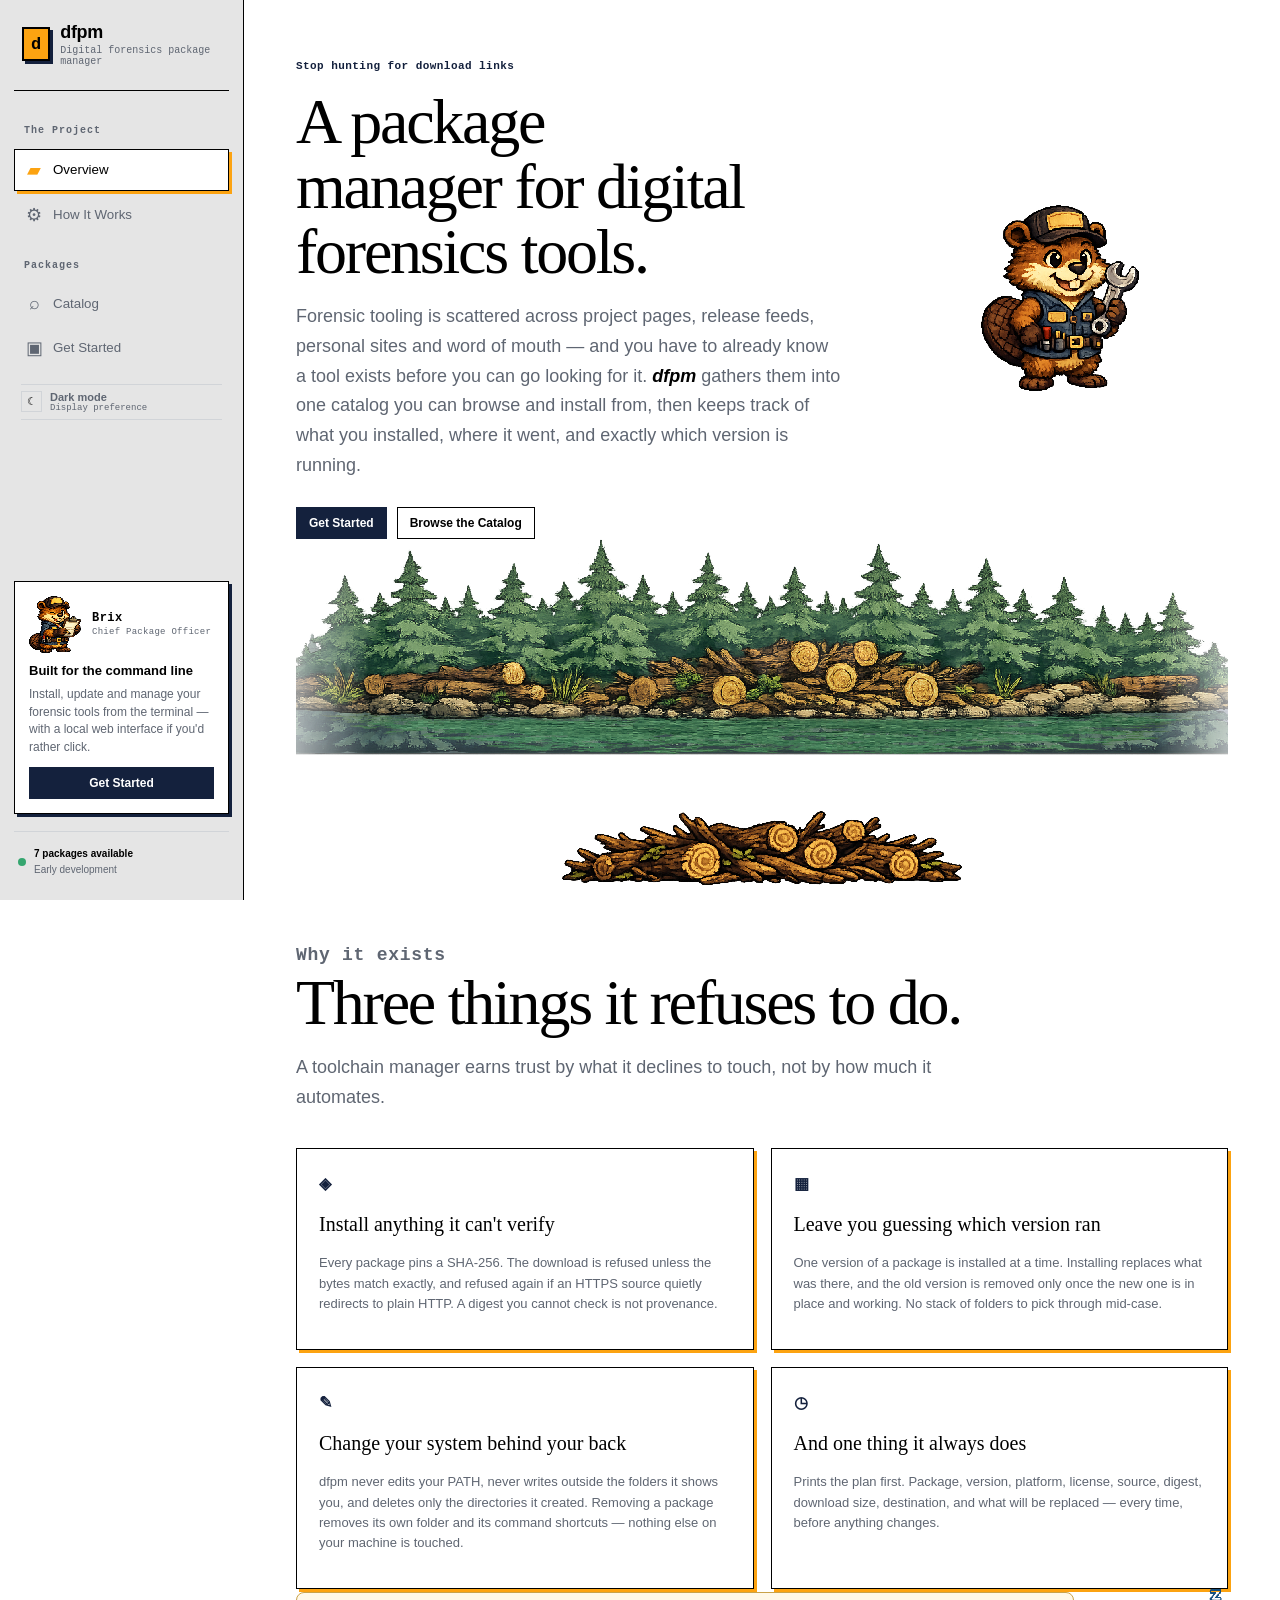
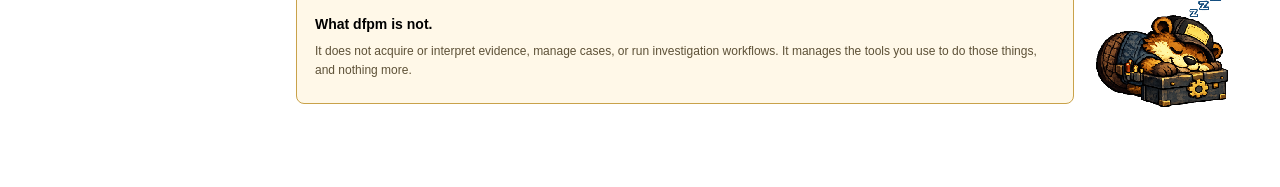
==== docs/index.html @ 0ca36f90 "Give the public site a home instead of the repository root Six files and a folder of static website " ====
<!doctype html>
<html lang="en">
<head>
  <meta charset="UTF-8">
  <meta name="viewport" content="width=device-width, initial-scale=1">
  <meta name="theme-color" content="#ffffff">
  <title>dfpm — A package manager for digital forensics tools</title>
  <meta name="description" content="dfpm installs digital forensics tools straight from the releases their projects publish, pinning and verifying the exact artifact and digest, showing you the plan before it acts, and keeping everything in folders it tells you about.">
  <link rel="stylesheet" href="styles.css">
  <link rel="stylesheet" href="refinements.css">
  <link rel="stylesheet" href="site.css">
</head>
<body>
  <div class="app-shell">
    <aside class="sidebar">
      <a class="wordmark" href="#" data-page="overview"><span class="logo-mark">d</span><span><b>dfpm</b><small>Digital forensics package manager</small></span></a>
      <nav aria-label="Main navigation">
        <p class="nav-heading">The Project</p>
        <button class="nav-link active" data-page="overview" type="button"><span>▰</span>Overview</button>
        <button class="nav-link" data-page="how" type="button"><span>⚙</span>How It Works</button>
        <p class="nav-heading">Packages</p>
        <button class="nav-link" data-page="catalog" type="button"><span>⌕</span>Catalog</button>
        <button class="nav-link" data-page="start" type="button"><span>▣</span>Get Started</button>
      </nav>

      <button class="theme-button" id="theme-button" type="button"><span id="theme-icon">☾</span><span><b id="theme-label">Dark mode</b><small>Display preference</small></span></button>

      <div class="local-card">
        <div class="brix-badge">
          <div class="mascot mascot-small" data-asset="assets/brix-clipboard.png" role="img" aria-label="Brix, the dfpm mascot"></div>
          <p><b>Brix</b><span>Chief Package Officer</span></p>
        </div>
        <strong>Built for the command line</strong>
        <p>Install, update and manage your forensic tools from the terminal — with a local web interface if you'd rather click.</p>
        <button class="pixel-button primary" data-page="start" type="button">Get Started</button>
      </div>

      <footer><span class="catalog-light"></span><div><b id="catalog-count">Loading the catalog</b><small>Early development</small></div></footer>
    </aside>

    <main>
      <!-- ───────────────────────── Overview ───────────────────────── -->
      <section class="page active" id="overview-page">
        <div class="hero">
          <div class="hero-parallax" aria-hidden="true">
            <div class="layer layer-far" data-asset="assets/parallax-far.png" data-speed="0.15"></div>
            <div class="layer layer-mid" data-asset="assets/parallax-mid.png" data-speed="0.3"></div>
            <div class="layer layer-near" data-asset="assets/parallax-near.png" data-speed="0.5"></div>
          </div>
          <div class="intro-grid">
            <div>
              <p class="kicker">Stop hunting for download links</p>
              <h1>A package manager for digital forensics tools.</h1>
              <p class="lead">Forensic tooling is scattered across project pages, release feeds, personal sites and word of mouth — and you have to already know a tool exists before you can go looking for it. <span class="brand">dfpm</span> gathers them into one catalog you can browse and install from, then keeps track of what you installed, where it went, and exactly which version is running.</p>
              <div class="hero-actions">
                <button class="pixel-button primary" data-page="start" type="button">Get Started</button>
                <button class="pixel-button" data-page="catalog" type="button">Browse the Catalog</button>
              </div>
            </div>
            <div class="hero-mascot">
              <div class="mascot mascot-hero" data-asset="assets/brix-hero.png" role="img" aria-label="Brix, the dfpm mascot, holding a wrench"></div>
            </div>
          </div>
        </div>

        <div class="dam-divider" data-asset="assets/divider-dam.png" aria-hidden="true"></div>

        <div class="page-title">
          <p class="kicker">Why it exists</p>
          <h1>Three things it refuses to do.</h1>
          <p>A toolchain manager earns trust by what it declines to touch, not by how much it automates.</p>
        </div>

        <div class="learn-grid">
          <article>
            <span>◈</span>
            <h2>Install anything it can't verify</h2>
            <p>Every package pins a SHA-256. The download is refused unless the bytes match exactly, and refused again if an HTTPS source quietly redirects to plain HTTP. A digest you cannot check is not provenance.</p>
          </article>
          <article>
            <span>▦</span>
            <h2>Leave you guessing which version ran</h2>
            <p>One version of a package is installed at a time. Installing replaces what was there, and the old version is removed only once the new one is in place and working. No stack of folders to pick through mid-case.</p>
          </article>
          <article>
            <span>✎</span>
            <h2>Change your system behind your back</h2>
            <p>dfpm never edits your PATH, never writes outside the folders it shows you, and deletes only the directories it created. Removing a package removes its own folder and its command shortcuts — nothing else on your machine is touched.</p>
          </article>
          <article>
            <span>◷</span>
            <h2>And one thing it always does</h2>
            <p>Prints the plan first. Package, version, platform, license, source, digest, download size, destination, and what will be replaced — every time, before anything changes.</p>
          </article>
        </div>

        <div class="note-with-mascot">
          <div class="system-note">
            <b>What dfpm is not.</b>
            <p>It does not acquire or interpret evidence, manage cases, or run investigation workflows. It manages the tools you use to do those things, and nothing more.</p>
          </div>
          <div class="mascot mascot-aside" data-asset="assets/brix-sleeping.png" role="img" aria-label="Brix asleep on a toolbox"></div>
        </div>
      </section>

      <!-- ───────────────────────── How it works ───────────────────────── -->
      <section class="page" id="how-page">
        <div class="page-title">
          <p class="kicker">The lifecycle</p>
          <h1>From published release<br>to a working command.</h1>
          <p>Every install follows the same five steps. If any of them fails, the step before it is left exactly as it was.</p>
        </div>

        <div class="lifecycle">
          <article><b>1</b><div><h3>The package points at an official release</h3><p>An entry names the artifact the project itself published and records its SHA-256, alongside the license and the platform it was built for. dfpm never repackages, rebuilds or mirrors anything — what you install is the file the maintainers released.</p></div><div class="mascot mascot-step" data-asset="assets/brix-magnifier.png" role="img" aria-label="Brix inspecting with a magnifying glass"></div></article>
          <article><b>2</b><div><h3>The artifact is fetched and checked</h3><p>Downloaded over HTTPS into a content-addressed cache and re-hashed against the digest the entry recorded. Anything else is refused, as is a redirect that drops out of HTTPS.</p></div></article>
          <article><b>3</b><div><h3>The archive stays where it was put</h3><p>Path traversal, absolute paths, drive letters, symlinks, encrypted entries and reserved device names are all rejected. Extraction is refused if the result would not fit the volume, and a reserve is kept back so a successful install never leaves you at zero bytes free.</p></div></article>
          <article><b>4</b><div><h3>The result is checked before it counts</h3><p>Files land in a staging directory first. The expected entrypoints and health-check files must be present, and the size and file count must match what the entry recorded, or the whole install is discarded and nothing is installed.</p></div></article>
          <article><b>5</b><div><h3>Only then does it take over</h3><p>The staged version moves into place atomically, command shortcuts are rewritten, and the version it replaces is removed. A failure at any earlier point leaves your working version untouched.</p></div><div class="mascot mascot-step" data-asset="assets/brix-thumbsup.png" role="img" aria-label="Brix giving a thumbs up"></div></article>
        </div>

        <div class="dam-divider" data-asset="assets/divider-dam.png" aria-hidden="true"></div>

        <div class="page-title">
          <p class="kicker">Afterwards</p>
          <h1>It keeps checking.</h1>
        </div>

        <div class="learn-grid">
          <article>
            <span>✓</span>
            <h2>Health without side effects</h2>
            <p><code>dfpm doctor</code> checks that each package is still where it was put, that its commands still exist, and that its shortcuts still belong to it. It does not police the rest of a package's folder — a tool updating its own rules is working, not breaking. It reads; it never repairs, moves or deletes.</p>
          </article>
          <article>
            <span>▤</span>
            <h2>Downloads outlive their source</h2>
            <p>Checked downloads are kept so a package can be reinstalled with no network at all — useful in an isolated lab, and useful years later when an upstream release has been pulled. <code>dfpm cache</code> shows what is there and what still needs it.</p>
          </article>
        </div>
      </section>

      <!-- ───────────────────────── Catalog ───────────────────────── -->
      <section class="page" id="catalog-page">
        <div class="page-title row">
          <div>
            <p class="kicker">Available packages</p>
            <h1>Catalog</h1>
            <p>Each entry pins the exact artifact a project released, along with its digest. dfpm checks that digest on every install and refuses anything that does not match.</p>
          </div>
        </div>

        <div class="local-banner">
          <span>▲</span>
          <div>
            <b>The catalog is still being built out.</b>
            <p>dfpm is in early development, so there is not much here yet. More tools are on the way.</p>
          </div>
          <div class="mascot mascot-inline" data-asset="assets/brix-box.png" role="img" aria-label="Brix carrying a package"></div>
        </div>

        <div class="list-search">
          <span aria-hidden="true">⌕</span>
          <input id="catalog-search" type="search" autocomplete="off" placeholder="Search the catalog, by name or by what it reads">
        </div>
        <div class="filter-bar" id="catalog-filters" role="group" aria-label="Filter the catalog by forensic discipline"></div>

        <div class="tool-grid list" id="catalog-list"></div>

        <div class="system-note">
          <b>What an entry guarantees.</b>
          <p>Every package names the release artifact its project published, records that artifact's SHA-256, and records the upstream project, its license and the platform it was built for. On install, dfpm fetches it over HTTPS, refuses the download outright if the source redirects away from HTTPS, and re-hashes the file before anything is extracted. The download size is recorded too, so the plan can tell you what you are about to fetch and what it will cost on disk.</p>
        </div>
      </section>

      <!-- ───────────────────────── Get started ───────────────────────── -->
      <section class="page" id="start-page">
        <div class="page-title row">
          <div>
            <p class="kicker">On your computer</p>
            <h1>Get started</h1>
            <p>dfpm needs Python 3.11 or newer. It currently targets Windows 11 x64.</p>
          </div>
          <div class="mascot mascot-page" data-asset="assets/brix-laptop.png" role="img" aria-label="Brix working at a laptop"></div>
        </div>

        <div class="steps">
          <article>
            <h3>1. Install it in its own environment</h3>
            <pre data-copy>python -m venv .venv
.\.venv\Scripts\python.exe -m pip install --editable .</pre>
          </article>
          <article>
            <h3>2. See where it will put things</h3>
            <pre data-copy>dfpm paths</pre>
            <p>Nothing is written until you install a package, and everything lives under <code>%LOCALAPPDATA%\dfpm</code>.</p>
          </article>
          <article>
            <h3>3. Install a package</h3>
            <pre data-copy>dfpm catalog
dfpm install yara</pre>
            <p>The plan is printed first and waits for confirmation. Add <code>--yes</code> once you have reviewed it.</p>
          </article>
          <article>
            <h3>4. Run it</h3>
            <pre data-copy>dfpm run yara --version
dfpm which yara</pre>
            <p>dfpm does not modify your PATH. <code>dfpm run</code> removes any ambiguity about which binary executed; <code>dfpm which</code> shows you the exact file and warns if something else on your PATH would win.</p>
          </article>
        </div>

        <div class="dam-divider" data-asset="assets/divider-dam.png" aria-hidden="true"></div>

        <div class="page-title">
          <p class="kicker">Everything else</p>
          <h1>The full command set</h1>
        </div>

        <div class="plain-table" id="command-table"></div>

        <div class="system-note">
          <b>Honest status.</b>
          <p>dfpm is in early development and interfaces may still change. Lockfile export, repair, release discovery and interpreter-backed packages are planned but not built — the command line ships only what is actually implemented.</p>
        </div>
      </section>
    </main>
  </div>

  <div class="toast" id="toast"><span>✓</span><p></p></div>
  <script src="app.js"></script>
</body>
</html>
---- docs/styles.css ----
:root{--white:#fff;--canvas:#f7f8fa;--panel:#fff;--sidebar:#fafafa;--text:#18202a;--muted:#667085;--border:#d9dee7;--border-dark:#aeb7c5;--accent:#fca311;--accent-dark:#d78500;--accent-soft:#fff1d6;--yellow:#fca311;--green:#247a52;--blue:#315f9e;--shadow:0 2px 8px rgba(20,30,45,.08)}*{box-sizing:border-box}html{background:var(--white)}body{margin:0;background:var(--canvas);color:var(--text);font-family:Inter,-apple-system,BlinkMacSystemFont,"Segoe UI",Roboto,Helvetica,Arial,sans-serif;font-size:15px;line-height:1.5}.app-shell{display:grid;grid-template-columns:240px minmax(0,1fr);min-height:100vh}.sidebar{background:var(--sidebar);border-right:1px solid var(--border);padding:22px 14px;display:flex;flex-direction:column;position:sticky;top:0;height:100vh}.wordmark{display:flex;align-items:center;gap:10px;text-decoration:none;color:var(--text);padding:0 8px 23px;border-bottom:1px solid var(--border);margin-bottom:13px}.logo-mark{display:grid;place-items:center;width:34px;height:34px;background:var(--accent);color:#fff;border-radius:6px;font-size:18px;font-weight:800}.wordmark>span:last-child{display:grid;line-height:1.15}.wordmark b{font-size:17px;letter-spacing:.02em}.wordmark small{font-size:11px;color:var(--muted);margin-top:2px}.nav-heading{font-size:10px;letter-spacing:.1em;font-weight:700;color:#8a94a3;margin:19px 10px 7px}.sidebar nav{display:grid;gap:3px}.nav-link{border:1px solid transparent;border-radius:6px;background:transparent;color:#4c5665;padding:9px 9px;text-align:left;font:600 13px inherit;cursor:pointer;display:flex;align-items:center;gap:9px}.nav-link>span{font-family:Consolas,monospace;font-size:18px;width:20px;text-align:center;color:#758093}.nav-link:hover{background:#f0f2f5;color:var(--text)}.nav-link.active{background:var(--white);border-color:var(--border);box-shadow:var(--shadow);color:var(--text)}.nav-link.active>span{color:var(--accent)}.nav-link i{font-style:normal;font-size:8px;letter-spacing:.08em;margin-left:auto;color:#5f6672;background:var(--accent-soft);padding:2px 4px;border-radius:3px}.local-card{margin-top:auto;border:1px solid var(--border);border-radius:8px;background:var(--white);padding:14px;box-shadow:var(--shadow)}.local-card strong{display:block;font-size:13px;margin-top:8px}.local-card p{font-size:12px;line-height:1.45;color:var(--muted);margin:5px 0 11px}.tiny-computer{width:34px;height:26px;border:2px solid #4f5967;border-radius:2px;padding:4px}.tiny-computer i{display:block;height:10px;background:#e5e5e5}.tiny-computer b{display:block;width:18px;border-top:2px solid #4f5967;margin:6px auto}.pixel-button{border:1px solid var(--border-dark);border-radius:5px;padding:8px 12px;font:600 12px inherit;cursor:pointer;color:var(--text);background:var(--white)}.pixel-button:hover{border-color:#707b8b;background:#f7f8fa}.pixel-button.primary{background:var(--accent);border-color:var(--accent);color:#fff}.pixel-button.primary:hover{background:var(--accent-dark)}.pixel-button.cream{background:var(--white)}.local-card .pixel-button{width:100%}.sidebar footer{display:flex;gap:8px;align-items:center;border-top:1px solid var(--border);margin-top:17px;padding:14px 4px 0}.catalog-light{width:8px;height:8px;background:#35a66f;border-radius:50%}.sidebar footer div{display:grid}.sidebar footer b{font-size:10px}.sidebar footer small{font-size:10px;color:var(--muted)}main{min-width:0;background:var(--white)}.page{display:none;max-width:1240px;margin:auto;padding:54px 48px 80px}.page.active{display:block;animation:fade .18s ease}@keyframes fade{from{opacity:.5;transform:translateY(3px)}}.intro-grid{display:grid;grid-template-columns:1.3fr .8fr;gap:52px;align-items:center}.kicker{font-size:10px;font-weight:800;letter-spacing:.12em;color:var(--accent);margin:0 0 13px}.intro-grid h1,.page-title h1{font-size:clamp(38px,5vw,58px);line-height:1.02;letter-spacing:-.035em;margin:0 0 18px}.lead,.page-title>p,.page-title>div>p{max-width:650px;font-size:17px;line-height:1.6;color:var(--muted);margin:0}.how-card{border:1px solid var(--border);border-radius:8px;box-shadow:var(--shadow);background:var(--panel);padding:20px}.bg-dither-accent,.bg-dither-light{background-image:none}.step-no{font-size:9px;font-weight:800;letter-spacing:.1em;background:var(--yellow);padding:4px 6px;border-radius:3px}.how-card ol{list-style:none;padding:12px 0 0;margin:0;display:grid;gap:12px}.how-card li{display:flex;align-items:center;gap:11px}.how-card li>b{display:grid;place-items:center;width:27px;height:27px;flex:0 0 27px;background:var(--accent-soft);color:var(--accent-dark);border-radius:5px;font-size:12px}.how-card li>span{display:grid}.how-card strong{font-size:13px}.how-card small{font-size:11px;color:var(--muted)}.search-wrap{margin:48px 0 38px}.search-wrap>label{display:block;font-size:14px;font-weight:700;margin-bottom:8px}.search-box{height:58px;background:var(--white);border:2px solid #aeb7c5;border-radius:7px;box-shadow:0 3px 10px rgba(30,40,55,.08);display:flex;align-items:center;padding:0 15px}.search-box:focus-within{border-color:var(--accent);box-shadow:0 0 0 3px var(--accent-soft)}.search-box>span{font-family:Consolas,monospace;font-size:25px}.search-box input{flex:1;border:0;background:none;outline:0;color:var(--text);font:15px inherit;padding:0 12px}.search-box kbd{font:9px Consolas,monospace;border:1px solid var(--border);border-bottom-width:2px;border-radius:3px;padding:4px;background:#f7f8fa;color:var(--muted)}.quick-searches{display:flex;align-items:center;gap:9px;margin-top:12px;flex-wrap:wrap}.quick-searches span{font-size:9px;font-weight:800;letter-spacing:.08em;color:#8a94a3}.quick-searches button{border:0;border-bottom:1px dotted #9099a8;background:none;color:#475467;font:12px inherit;cursor:pointer;padding:1px}.browse-head{display:flex;align-items:end;justify-content:space-between}.browse-head h2{font-size:23px;margin:0}.browse-head p{font-size:12px;color:var(--muted);margin:3px 0}.view-buttons{display:flex}.view-buttons button{width:35px;height:32px;border:1px solid var(--border);background:var(--white);color:#667085;font-size:16px}.view-buttons button:first-child{border-radius:5px 0 0 5px}.view-buttons button:last-child{border-left:0;border-radius:0 5px 5px 0}.view-buttons button.active{background:#edf1f5;color:var(--text)}.filter-bar{display:flex;gap:7px;flex-wrap:wrap;border-bottom:1px solid var(--border);padding:16px 0}.filter-bar button{border:1px solid transparent;border-radius:16px;background:transparent;color:var(--muted);font:600 12px inherit;padding:6px 10px;cursor:pointer}.filter-bar button:hover{background:#f5f6f8}.filter-bar button.active{border-color:#d1a24c;background:var(--accent-soft);color:var(--accent-dark)}.tool-grid{display:grid;grid-template-columns:repeat(3,1fr);gap:16px;margin-top:22px}.tool-grid.list{grid-template-columns:1fr}.tool-grid.list .tool-card{display:grid;grid-template-columns:auto 1fr auto;gap:15px;min-height:0}.tool-grid.list .tool-card>p,.tool-grid.list .tags{grid-column:2}.tool-grid.list .tool-card footer{grid-column:3;grid-row:1/4;border:0;padding:0;flex-direction:column;justify-content:center}.tool-card{background:var(--white);border:1px solid var(--border);border-radius:8px;box-shadow:0 1px 3px rgba(20,30,45,.04);padding:17px;min-height:240px;display:flex;flex-direction:column;transition:border .12s,box-shadow .12s,transform .12s}.tool-card:hover{transform:translateY(-2px);border-color:#aeb7c5;box-shadow:0 6px 18px rgba(20,30,45,.09)}.tool-card header{display:flex;gap:11px;align-items:center}.tool-badge{width:40px;height:40px;display:grid;place-items:center;border:1px solid #c4cad3;border-radius:7px;font-size:13px;font-weight:800;color:#3d4652}.gold{background:#fca311}.lemon{background:#e5e5e5}.cream-bg{background:#edf1f5}.tool-card h3{font-size:15px;margin:0}.tool-card header small{display:block;font-size:10px;color:var(--muted);margin-top:2px}.tool-card>p{font-size:13px;line-height:1.55;color:#566172;margin:14px 0}.tags{display:flex;gap:5px;flex-wrap:wrap}.tags span{font-size:10px;border:1px solid var(--border);border-radius:3px;padding:2px 6px;background:#f8f9fa;color:#566172}.tool-card footer{border-top:1px solid #eaedf1;margin-top:auto;padding-top:12px;display:flex;justify-content:space-between;align-items:center;gap:10px}.tool-card footer span{font-size:10px;color:var(--green)}.tool-card footer button,.learn-grid button{border:0;background:none;color:var(--blue);font:600 11px inherit;cursor:pointer;padding:0}.tool-card footer button:hover,.learn-grid button:hover{text-decoration:underline}.page-title{margin-bottom:35px}.page-title.row{display:flex;justify-content:space-between;align-items:end}.kit-grid{display:grid;grid-template-columns:repeat(3,1fr);gap:18px}.kit-card{border:1px solid var(--border);border-radius:8px;box-shadow:var(--shadow);background:var(--white);padding:22px}.kit-card>span{font-size:9px;font-weight:800;letter-spacing:.1em;color:var(--accent)}.kit-card h2{font-size:20px;margin:16px 0 5px}.kit-card>p{font-size:13px;line-height:1.5;color:var(--muted);min-height:60px}.kit-card ul{padding:13px 0;margin:10px 0;border-block:1px solid var(--border);list-style:none}.kit-card li{font-size:12px;padding:5px 0}.kit-card li:before{content:'✓';color:var(--green);font-weight:700;margin-right:8px}.kit-card button{margin-top:7px}.learn-grid{display:grid;grid-template-columns:1fr 1fr;gap:17px}.learn-grid article{background:var(--white);border:1px solid var(--border);border-radius:8px;box-shadow:var(--shadow);padding:22px}.learn-grid article>span{font-size:16px;font-weight:800;color:#14213d}.learn-grid h2{font-size:20px;margin:12px 0 6px}.learn-grid p{font-size:13px;line-height:1.55;color:var(--muted)}.local-banner{display:flex;align-items:center;gap:12px;border:1px solid #ead58b;border-radius:7px;background:#fff9e5;padding:11px 14px;margin-bottom:30px}.local-banner>span{font-size:20px;color:#896b13}.local-banner div{display:grid}.local-banner b{font-size:12px}.local-banner p{font-size:11px;margin:1px 0;color:#6f622f}.local-banner button{margin-left:auto}.location-card{background:var(--white);border:1px solid var(--border);border-radius:8px;box-shadow:var(--shadow);padding:20px;display:flex;align-items:center;justify-content:space-between;margin-bottom:30px}.location-card>div{display:flex;gap:16px}.location-card>div>div{display:grid;gap:5px}.folder-icon{font-family:Consolas,monospace;font-size:34px;color:var(--accent)}.location-card small{font-size:9px;font-weight:800;letter-spacing:.08em;color:var(--muted)}code{font:12px Consolas,"SFMono-Regular",monospace;background:#f2f4f7;border-radius:3px;padding:4px 6px;color:#344054}.location-card p{font-size:11px;color:var(--muted);margin:0}.plain-table{border:1px solid var(--border);border-radius:8px;background:var(--white);box-shadow:var(--shadow);overflow:hidden}.table-head,.installed-row{display:grid;grid-template-columns:1.2fr 2fr 1fr .7fr;gap:15px;align-items:center;padding:13px 16px}.table-head{background:#f6f7f9;border-bottom:1px solid var(--border);font-size:9px;font-weight:800;letter-spacing:.08em;color:#667085}.installed-row{border-bottom:1px solid #eaedf1}.installed-row:last-child{border:0}.installed-row strong{font-size:13px}.installed-row small{display:block;font-size:10px;color:var(--muted)}.installed-row code{font-size:10px}.installed-row>span{font-size:11px;color:var(--green)}.update-list{display:grid;gap:13px}.update-list article{display:grid;grid-template-columns:42px 1fr auto auto;align-items:center;gap:15px;border:1px solid var(--border);border-radius:8px;background:var(--white);box-shadow:var(--shadow);padding:16px}.update-list h3{margin:0;font-size:14px}.update-list p{font-size:11px;color:var(--muted);margin:2px 0}.update-list article>span{font-size:10px;color:var(--green)}.settings-list{border:1px solid var(--border);border-radius:8px;background:var(--white);box-shadow:var(--shadow);overflow:hidden}.settings-list article{display:grid;grid-template-columns:1fr 1.4fr auto;gap:20px;align-items:center;padding:18px;border-bottom:1px solid #eaedf1}.settings-list article:last-child{border:0}.settings-list h3{font-size:13px;margin:0}.settings-list p{font-size:11px;color:var(--muted);margin:2px 0}.settings-list button{border:1px solid var(--border-dark);border-radius:4px;background:var(--white);font:600 11px inherit;padding:6px 9px}.system-note{border:1px solid #d1a24c;border-radius:8px;background:var(--accent-soft);padding:18px;margin-top:25px}.system-note b{font-size:14px}.system-note p{font-size:12px;line-height:1.55;margin:6px 0;color:#5d5137}.drawer-shade,.modal-shade{display:none;position:fixed;inset:0;background:rgba(17,24,39,.45);z-index:29}.drawer-shade.open,.modal-shade.open{display:block}.tool-drawer{position:fixed;right:0;top:0;bottom:0;width:min(480px,100%);background:var(--white);border-left:1px solid var(--border);z-index:30;padding:38px;transform:translateX(105%);transition:transform .2s ease;overflow:auto;box-shadow:-8px 0 30px rgba(20,30,45,.12)}.tool-drawer.open{transform:none}.drawer-close{position:absolute;right:14px;top:12px;border:1px solid var(--border);border-radius:5px;background:var(--white);color:var(--text);font-size:20px;width:31px;height:31px;cursor:pointer}.drawer-hero{display:flex;gap:13px;align-items:center;margin:15px 0 22px}.drawer-hero .tool-badge{width:54px;height:54px}.drawer-hero h2{font-size:25px;margin:0}.drawer-hero p{font-size:12px;color:var(--muted);margin:1px 0}.plain-section{border-top:1px solid var(--border);padding-top:17px;margin-top:20px}.plain-section h3{font-size:9px;letter-spacing:.1em;margin:0 0 8px}.plain-section p{font-size:14px;line-height:1.55;color:var(--muted)}.facts{display:grid;grid-template-columns:1fr 1fr;border:1px solid var(--border);border-radius:7px;overflow:hidden}.facts div{padding:12px;border-bottom:1px solid var(--border)}.facts div:nth-child(odd){border-right:1px solid var(--border)}.facts small{display:block;font-size:8px;font-weight:800;letter-spacing:.08em;color:var(--muted)}.facts strong{font-size:11px}.install-explain{background:#f7f8fa;border:1px solid var(--border);border-radius:7px;padding:14px;margin:19px 0}.install-explain strong{font-size:12px}.install-explain p{font-size:12px;line-height:1.5;color:var(--muted);margin:4px 0}.install-explain code{display:block;margin-top:8px;overflow-wrap:anywhere}.drawer-actions{display:flex;gap:9px}.modal-shade{place-items:center}.modal-shade.open{display:grid}.modal{position:relative;width:min(540px,calc(100vw - 30px));background:var(--white);border:1px solid var(--border);border-radius:9px;box-shadow:0 20px 60px rgba(20,30,45,.2);padding:30px}.modal h2{font-size:23px;margin:0 0 8px}.modal p{font-size:13px;line-height:1.6;color:var(--muted)}.modal pre{background:#202631;color:#f5f7fa;border-radius:5px;padding:14px;font:13px Consolas,monospace;overflow:auto}.toast{position:fixed;right:22px;bottom:22px;background:#fff;border:1px solid var(--border);border-radius:7px;box-shadow:0 8px 28px rgba(20,30,45,.15);padding:11px 15px;display:flex;gap:8px;align-items:center;z-index:50;transform:translateY(100px);opacity:0;transition:.2s}.toast.show{transform:none;opacity:1}.toast span{color:var(--green)}.toast p{font-size:12px;margin:0}@media(max-width:1000px){.tool-grid{grid-template-columns:repeat(2,1fr)}.intro-grid{gap:28px}.plain-table{overflow:auto}.table-head,.installed-row{min-width:750px}}@media(max-width:760px){.app-shell{display:block}.sidebar{position:sticky;top:0;z-index:15;width:100%;height:auto;padding:8px;border-right:0;border-bottom:1px solid var(--border);overflow:auto}.wordmark{display:none}.sidebar nav{display:flex}.nav-heading,.local-card,.sidebar footer{display:none}.nav-link{white-space:nowrap}.nav-link i{display:none}.page{padding:38px 18px 60px}.intro-grid{grid-template-columns:1fr}.how-card{display:none}.intro-grid h1,.page-title h1{font-size:39px}.search-wrap{margin-top:35px}.quick-searches{display:none}.tool-grid,.kit-grid,.learn-grid{grid-template-columns:1fr}.filter-bar{overflow:auto;flex-wrap:nowrap}.filter-bar button{white-space:nowrap}.page-title.row{align-items:flex-start;gap:20px;flex-direction:column}.location-card{align-items:flex-start;gap:15px;flex-direction:column}.settings-list article{grid-template-columns:1fr}.update-list article{grid-template-columns:42px 1fr}.update-list article>span,.update-list article>button{grid-column:2}.local-banner button{display:none}}
---- docs/refinements.css ----
/* dfpm visual system: high-contrast editorial UI with restrained retro detail. */
:root {
  --white: #ffffff;
  --canvas: #ffffff;
  --panel: #ffffff;
  --sidebar: #e5e5e5;
  --text: #000000;
  --muted: #5f6672;
  --border: #d1d4d8;
  --border-dark: #000000;
  --accent: #fca311;
  --accent-dark: #d78500;
  --accent-soft: #fff1d6;
  --yellow: #fca311;
  --green: #287a52;
  --blue: #14213d;
  --mono: ui-monospace, "SFMono-Regular", Consolas, "Liberation Mono", monospace;
}

body { font-family: Arial, "Helvetica Neue", Helvetica, sans-serif; color: var(--text); font-size:16px; line-height:1.6; }
.app-shell { grid-template-columns: 244px minmax(0, 1fr); }
.sidebar { border-right-color: var(--text); }
.wordmark { border-bottom-color: var(--text); }
.logo-mark { background: var(--accent); color: #000; border: 2px solid #000; border-radius: 0; box-shadow: 3px 3px 0 var(--blue); font: 800 17px var(--mono); }
.wordmark b { font-size: 18px; letter-spacing: -.02em; }
.wordmark small { font: 10px var(--mono); }
.tiny-computer i { background:#e5e5e5; }
.nav-heading, .kicker, .kit-card > span { font-family: var(--mono); }
/* The base sheet hard-codes a mid-grey here, which is unreadable on the dark
   sidebar. Driving it from tokens instead keeps both themes legible. */
.nav-link { border-radius: 0; color: var(--muted); }
.nav-link > span { color: var(--muted); }
.nav-link:hover { background: #d9d9d9; color: var(--text); }
.nav-link:hover > span { color: var(--text); }
.nav-link.active { border-color: var(--text); box-shadow: 3px 3px 0 var(--accent); color: var(--text); }
.nav-heading { color: var(--muted); }
.local-card { border-color: var(--text); border-radius: 0; box-shadow: 3px 3px 0 var(--blue); }
.pixel-button { border-color: var(--text); border-radius: 0; font: 600 12px Arial,"Helvetica Neue",sans-serif; text-transform: none; letter-spacing: 0; }
.pixel-button.primary { background: var(--blue); border-color: var(--blue); color: #fff; }
.pixel-button.primary:hover { background: #0b1428; }
.page { padding: 58px 52px 80px; }
.intro-grid h1, .page-title h1 { font-family:Georgia,"Times New Roman",serif; font-size:clamp(40px,5vw,64px); line-height:1.02; letter-spacing:-.035em; font-weight:500; }
.browse-head h2,.kit-card h2,.learn-grid h2,.drawer-hero h2,.modal h2 { font-family:Georgia,"Times New Roman",serif; font-weight:500; }
.lead,.page-title>p,.page-title>div>p { font-size:18px; line-height:1.65; }
.kicker { color:var(--blue); font-size:11px; letter-spacing:.04em; text-transform:none; }
.how-card { position: relative; border-color: var(--text); border-radius: 0; box-shadow: 5px 5px 0 var(--accent); }
.how-card::after { content: ""; position: absolute; width: 10px; height: 10px; right: -1px; top: -1px; background: var(--blue); border-left: 1px solid var(--text); border-bottom: 1px solid var(--text); }
.step-no { font-family: var(--mono); border-radius: 0; color: #000; }
.search-box { border: 1px solid var(--text); border-radius: 0; box-shadow: 4px 4px 0 var(--accent); }
.search-box kbd { font-family: var(--mono); border-color: var(--text); border-radius: 0; background: var(--accent); color: #000; }
.quick-searches span { font-family: var(--mono); }
.filter-bar { border-bottom-color: var(--text); }
.filter-bar button.active { border-color: var(--blue); background: #edf0f5; color: var(--blue); }
.tool-card { position: relative; border-radius: 0; box-shadow: none; padding: 18px; }
.tool-card::before { content: ""; position: absolute; width: 5px; height: 5px; right: 8px; top: 8px; background: var(--accent); }
.tool-card:hover { transform: translate(-2px, -2px); border-color: var(--text); box-shadow: 5px 5px 0 var(--accent); }
.tool-badge { border-color: var(--text); border-radius: 0; font-family: var(--mono); }
.tool-badge.gold { background:#fca311; }
.tool-badge.silver { background:#e5e5e5; }
.tool-badge.navy { background:#d9e0ec; }
.tags span { border-radius: 0; font-family: var(--mono); }
/* A discipline says which part of the field a tool belongs to, which is what
   somebody browsing without a tool in mind is reading for. It leads the row. */
.tags span.accent { background: var(--accent-soft); border-color: #d1a24c; color: var(--accent-dark); }

/* One search box, the same on both surfaces. */
.list-search { display: flex; align-items: center; gap: 10px; border: 1px solid var(--border-dark); background: var(--white); padding: 0 13px; height: 44px; margin-top: 24px; }
.list-search:focus-within { border-color: var(--accent); box-shadow: 0 0 0 3px var(--accent-soft); }
.list-search > span { font-family: var(--mono); font-size: 19px; color: var(--muted); }
.list-search input { flex: 1; border: 0; background: none; outline: 0; color: var(--text); font: 14px inherit; }
.list-search input::-webkit-search-cancel-button { cursor: pointer; }

/* Copying a command. Inside a code block the button floats over it; standing
   on its own it sits in the flow beside what it copies. */
.copy-button { border: 1px solid var(--border-dark); background: var(--white); color: var(--text); font: 600 10px var(--mono); padding: 0 13px; cursor: pointer; }
.copy-button:hover { border-color: var(--accent); background: var(--accent-soft); }
pre { position: relative; }
pre .copy-button { position: absolute; top: 8px; right: 8px; padding: 5px 10px; border-color: #55607a; background: #2e364a; color: #e8ecf5; }
pre .copy-button:hover { background: #3c465e; border-color: #7d8aa6; }

/* The invocation is the thing an installed tool is most often opened to find,
   so it is set as a command rather than described in a sentence. Styled
   outright instead of inheriting from pre and code, whose defaults are meant
   for documentation blocks and fight each other at this size. */
.run-row { display: flex; align-items: stretch; gap: 8px; margin-top: 14px; }
.run-command { flex: 1; min-width: 0; margin: 0; white-space: pre; overflow-x: auto; background: #202631; color: #f5f7fa; padding: 10px 13px; font: 12px/1.65 var(--mono); }
.install-facts { font-size: 11px; color: var(--muted); margin: 10px 0 0; overflow-wrap: anywhere; }

/* Both surfaces say "there is nothing here" the same way, so the rule is
   shared rather than belonging to either one. */
.empty-state { border: 1px dashed var(--text); padding: 36px; text-align: center; color: var(--muted); font-size: 14px; }
.filter-bar button[disabled] { opacity: .45; cursor: default; }
.filter-bar button[disabled]:hover { background: transparent; }

/* Everything a catalog entry knows, laid out as labelled rows rather than
   more chips. Nine capabilities and artefacts in a chip row reads as noise;
   under a heading that says what the list is, it reads as an answer. */
.meta-rows { display: grid; grid-template-columns: auto 1fr; gap: 4px 14px; margin: 12px 0 0; font-size: 12px; }
/* The list layout puts a card's prose in its second column, and these rows are
   prose about the same package, so they line up with it rather than under the
   badge. */
.tool-grid.list .meta-rows { grid-column: 2; }
.meta-rows dt { font-size: 9px; font-weight: 800; letter-spacing: .08em; color: var(--muted); text-transform: uppercase; padding-top: 2px; }
/* var(--muted) rather than a fixed grey, because the same value has to stay
   readable on the dark canvas as well as the light one. */
.meta-rows dd { margin: 0; color: var(--muted); line-height: 1.5; }
@media (max-width: 700px) { .meta-rows { grid-template-columns: 1fr; gap: 2px } .meta-rows dd { margin-bottom: 8px } }
.kit-card { border-color: var(--text); border-radius: 0; box-shadow: 4px 4px 0 var(--accent); }
.kit-card:nth-child(2) { box-shadow: 4px 4px 0 var(--blue); }
.kit-card:nth-child(3) { box-shadow: 4px 4px 0 #9ba5b8; }
.learn-grid article { border-color:var(--text); border-radius:0; box-shadow:3px 3px 0 var(--accent); }
.learn-grid article>span { color:var(--blue); }
.location-card { border-color: var(--text); border-radius: 0; box-shadow: 4px 4px 0 var(--accent); }
.system-note { border-color:#c9a24a; background:#fff8e8; }
.system-note p { color:#5d5137; }

.theme-button { display:flex; align-items:center; gap:8px; width:auto; margin:15px 7px 10px; padding:6px 0; border:0; border-top:1px solid var(--border); border-bottom:1px solid var(--border); background:transparent; color:var(--muted); text-align:left; cursor:pointer; }
.theme-button:hover { color:var(--text); }
.theme-button > span:first-child { display:grid; place-items:center; width:21px; height:21px; flex:0 0 21px; background:transparent; border:1px solid var(--border); color:var(--text); font-size:11px; }
.theme-button > span:last-child { display:grid; }
.theme-button b { font-size:11px; }
.theme-button small { font:9px var(--mono); color:var(--muted); }

html[data-appearance="dark"] {
  --white: #181818;
  --canvas: #0d0d0d;
  --panel: #181818;
  --sidebar: #121212;
  --text: #f4f2ed;
  --muted: #b6b2aa;
  --border: #343434;
  --border-dark: #ffffff;
  --accent-soft: #34280f;
  --green: #74c79e;
  --blue: #fca311;
}
html[data-appearance="dark"] main { background:var(--canvas); }
html[data-appearance="dark"] .logo-mark, html[data-appearance="dark"] .step-no, html[data-appearance="dark"] .search-box kbd { color:#000; }
html[data-appearance="dark"] .nav-link:hover { background:#202020; }
html[data-appearance="dark"] .nav-link.active { background:#1d1d1d; }
html[data-appearance="dark"] .search-box input { color:var(--text); }
html[data-appearance="dark"] .filter-bar button.active { background:#2a2418; color:#fff; border-color:var(--accent); }
html[data-appearance="dark"] .tags span, html[data-appearance="dark"] code, html[data-appearance="dark"] .table-head { background:#242424; color:var(--text); }
html[data-appearance="dark"] .tags span.accent { background:#2a2418; border-color:var(--accent); color:#ffc45d; }
html[data-appearance="dark"] .tool-card footer button, html[data-appearance="dark"] .learn-grid button, html[data-appearance="dark"] .quick-searches button { color:#ffc45d; }
html[data-appearance="dark"] .local-banner { background:#3c2d13; color:#fff4d7; border-color:#8c681f; }
html[data-appearance="dark"] .local-banner p { color:#e1d2ac; }
html[data-appearance="dark"] .pixel-button.primary { background:var(--accent); border-color:var(--accent); color:#000; }
html[data-appearance="dark"] .theme-button > span:first-child { background:transparent; color:var(--accent); }
html[data-appearance="dark"] .system-note { background:#251f14; border-color:#6e5726; }
html[data-appearance="dark"] .system-note p { color:#c8baa0; }

@media (max-width: 760px) {
  .app-shell { display:block; }
  .page { padding:38px 18px 60px; }
  .theme-button { display:none; }
}
---- docs/site.css ----
/* Landing-site additions on top of the shared dfpm visual system.
   styles.css and refinements.css are the shared base and are not edited here.
   Everything below is either page furniture the local interface has no use for,
   or the pixel/woodland detail that gives the site its character. */

/* ── pixel asset slots ───────────────────────────────────────────────
   Every sprite is optional. A slot with no file behind it collapses to a
   quiet placeholder rather than a broken image, so the page is complete
   before the art is. */

.mascot,
.dam-divider,
.hero-parallax .layer {
  background-repeat: no-repeat;
  background-position: center bottom;
  background-size: contain;
  image-rendering: pixelated;
  image-rendering: crisp-edges;
}

.asset-pending {
  border: 2px dashed var(--border);
  background-image:
    repeating-linear-gradient(45deg, transparent 0 6px, rgba(252, 163, 17, .07) 6px 12px);
  position: relative;
}
.asset-pending::after {
  content: "sprite";
  position: absolute;
  inset: auto 0 8px 0;
  text-align: center;
  font: 700 9px var(--mono);
  letter-spacing: .1em;
  color: var(--muted);
  text-transform: uppercase;
}

.mascot-hero { width: 100%; max-width: 158px; aspect-ratio: 614 / 723; margin-inline: auto; }
.mascot-small { width: 52px; height: 57px; flex: 0 0 52px; background-position: center; }
.mascot-step { width: 78px; height: 88px; align-self: center; background-position: center; }
.mascot-page { width: 108px; height: 106px; flex: 0 0 108px; background-position: center; }

/* Brix and his title, as a small badge at the top of the sidebar card. */
.brix-badge { display: flex; align-items: center; gap: 11px; margin-bottom: 4px; }
.brix-badge p { display: grid; gap: 2px; margin: 0; }
.brix-badge b { font: 700 12px var(--mono); letter-spacing: .04em; color: var(--text); }
.brix-badge span { font: 9px var(--mono); color: var(--muted); letter-spacing: .03em; }
.mascot-inline { width: 64px; height: 72px; flex: 0 0 64px; background-position: center; }
.mascot-aside { width: 132px; height: 118px; background-position: center; flex: 0 0 132px; }

.note-with-mascot { display: flex; align-items: center; gap: 22px; }
.note-with-mascot .system-note { flex: 1; margin-top: 0; }
.local-banner .mascot-inline { margin-left: auto; }

/* ── hero ─────────────────────────────────────────────────────────── */

/* The scene is a band along the bottom of the hero, never behind the copy.
   Text over a forest is unreadable, so the parallax gets its own ground. */
.hero { position: relative; overflow: hidden; padding-bottom: 216px; }
/* Bleeds past the page gutters and fades at both ends, so the scene reads as a
   landscape running off the page rather than a sticker dropped onto it. */
.hero-parallax {
  position: absolute;
  left: -52px;
  right: -52px;
  bottom: 0;
  height: 216px;
  z-index: 0;
  pointer-events: none;
  -webkit-mask-image: linear-gradient(to right, transparent 0, #000 12%, #000 88%, transparent 100%);
  mask-image: linear-gradient(to right, transparent 0, #000 12%, #000 88%, transparent 100%);
}

/* Single wide compositions, not tiles, so they are never repeated. Each is
   anchored to the bottom and scaled a little larger as it comes forward. */
.hero-parallax .layer {
  position: absolute;
  inset: 0;
  background-position: bottom center;
  background-repeat: no-repeat;
  will-change: transform;
}
.layer-far { background-size: 92% auto; opacity: .5; }
.layer-mid { background-size: 106% auto; opacity: .68; }
.layer-near { background-size: 124% auto; opacity: .9; }
.hero .intro-grid { position: relative; z-index: 1; align-items: center; }

/* Let the headline find its own line breaks rather than forcing one that only
   works at a single width. */
.hero h1 { text-wrap: balance; }

/* The wordmark is lowercase and easily lost mid-sentence; italic lifts it out
   without shouting. */
.brand { font-style: italic; font-weight: 600; color: var(--text); }
.hero-actions { display: flex; gap: 10px; flex-wrap: wrap; margin-top: 26px; }

/* Brix sits alongside the paragraph rather than looming over the scene. */
.hero-mascot { display: grid; place-items: center; position: relative; z-index: 2; }

/* ── woodland divider ─────────────────────────────────────────────── */

.dam-divider {
  height: 74px;
  margin: 56px 0;
  background-position: center;
  background-size: auto 100%;
  background-repeat: no-repeat;
}
.dam-divider:not(.has-asset) {
  height: 3px;
  margin: 54px 0;
  border: 0;
  background: repeating-linear-gradient(90deg, var(--text) 0 14px, transparent 14px 22px);
  opacity: .35;
}
.dam-divider.asset-pending { border: 0; }
.dam-divider.asset-pending::after { content: none; }

/* ── lifecycle steps ──────────────────────────────────────────────── */

.lifecycle { display: grid; gap: 14px; }
.lifecycle article {
  display: grid;
  grid-template-columns: 46px minmax(0, 1fr) auto;
  gap: 18px;
  align-items: start;
  border: 1px solid var(--text);
  background: var(--panel);
  padding: 20px;
  box-shadow: 3px 3px 0 var(--accent);
}
.lifecycle article:nth-child(even) { box-shadow: 3px 3px 0 var(--blue); }
.lifecycle b {
  display: grid;
  place-items: center;
  width: 46px;
  height: 46px;
  background: var(--accent);
  border: 2px solid var(--text);
  color: #000;
  font: 800 18px var(--mono);
}
.lifecycle h3 { font-size: 16px; margin: 0 0 6px; }
.lifecycle p { font-size: 14px; line-height: 1.6; color: var(--muted); margin: 0; }

/* ── get started ──────────────────────────────────────────────────── */

.steps { display: grid; gap: 20px; }
.steps article { border: 1px solid var(--text); background: var(--panel); padding: 22px; box-shadow: 4px 4px 0 var(--blue); }
.steps h3 { font-size: 15px; margin: 0 0 14px; }
.steps p { font-size: 13px; line-height: 1.6; color: var(--muted); margin: 12px 0 0; }
.steps pre {
  position: relative;
  margin: 0;
  padding: 16px 74px 16px 16px;
  background: #14213d;
  color: #f4f2ed;
  font: 13px/1.7 var(--mono);
  overflow-x: auto;
  white-space: pre;
}
.copy-button {
  position: absolute;
  top: 10px;
  right: 10px;
  border: 1px solid #f4f2ed;
  background: transparent;
  color: #f4f2ed;
  font: 700 10px var(--mono);
  letter-spacing: .06em;
  padding: 5px 9px;
  cursor: pointer;
}
.copy-button:hover { background: var(--accent); border-color: var(--accent); color: #000; }

/* ── command reference ────────────────────────────────────────────── */

.command-row {
  display: grid;
  grid-template-columns: minmax(220px, 1fr) 2fr;
  gap: 18px;
  align-items: center;
  padding: 13px 16px;
  border-bottom: 1px solid var(--border);
  font-size: 13px;
}
.command-row:last-child { border-bottom: 0; }
.command-row.table-head { background: #f6f7f9; font: 800 9px var(--mono); letter-spacing: .08em; color: var(--muted); }
.command-row span:last-child { color: var(--muted); }
html[data-appearance="dark"] .command-row.table-head { background: #242424; }

/* ── catalog card footer link ─────────────────────────────────────── */

.tool-card footer a { color: var(--blue); font: 600 11px inherit; text-decoration: none; }
.tool-card footer a:hover { text-decoration: underline; }
html[data-appearance="dark"] .tool-card > p { color: var(--muted); }

/* ── responsive ───────────────────────────────────────────────────── */

@media (max-width: 1000px) {
  .hero .intro-grid { grid-template-columns: 1fr; }
  .hero-mascot { order: -1; }
  .mascot-hero { max-width: 200px; }
}
@media (max-width: 760px) {
  .lifecycle article { grid-template-columns: 1fr; gap: 12px; }
  .mascot-step, .mascot-aside, .mascot-page { display: none; }
  .note-with-mascot { flex-direction: column; }
  .command-row { grid-template-columns: 1fr; gap: 6px; }
  .steps pre { padding-right: 16px; padding-top: 44px; }
}
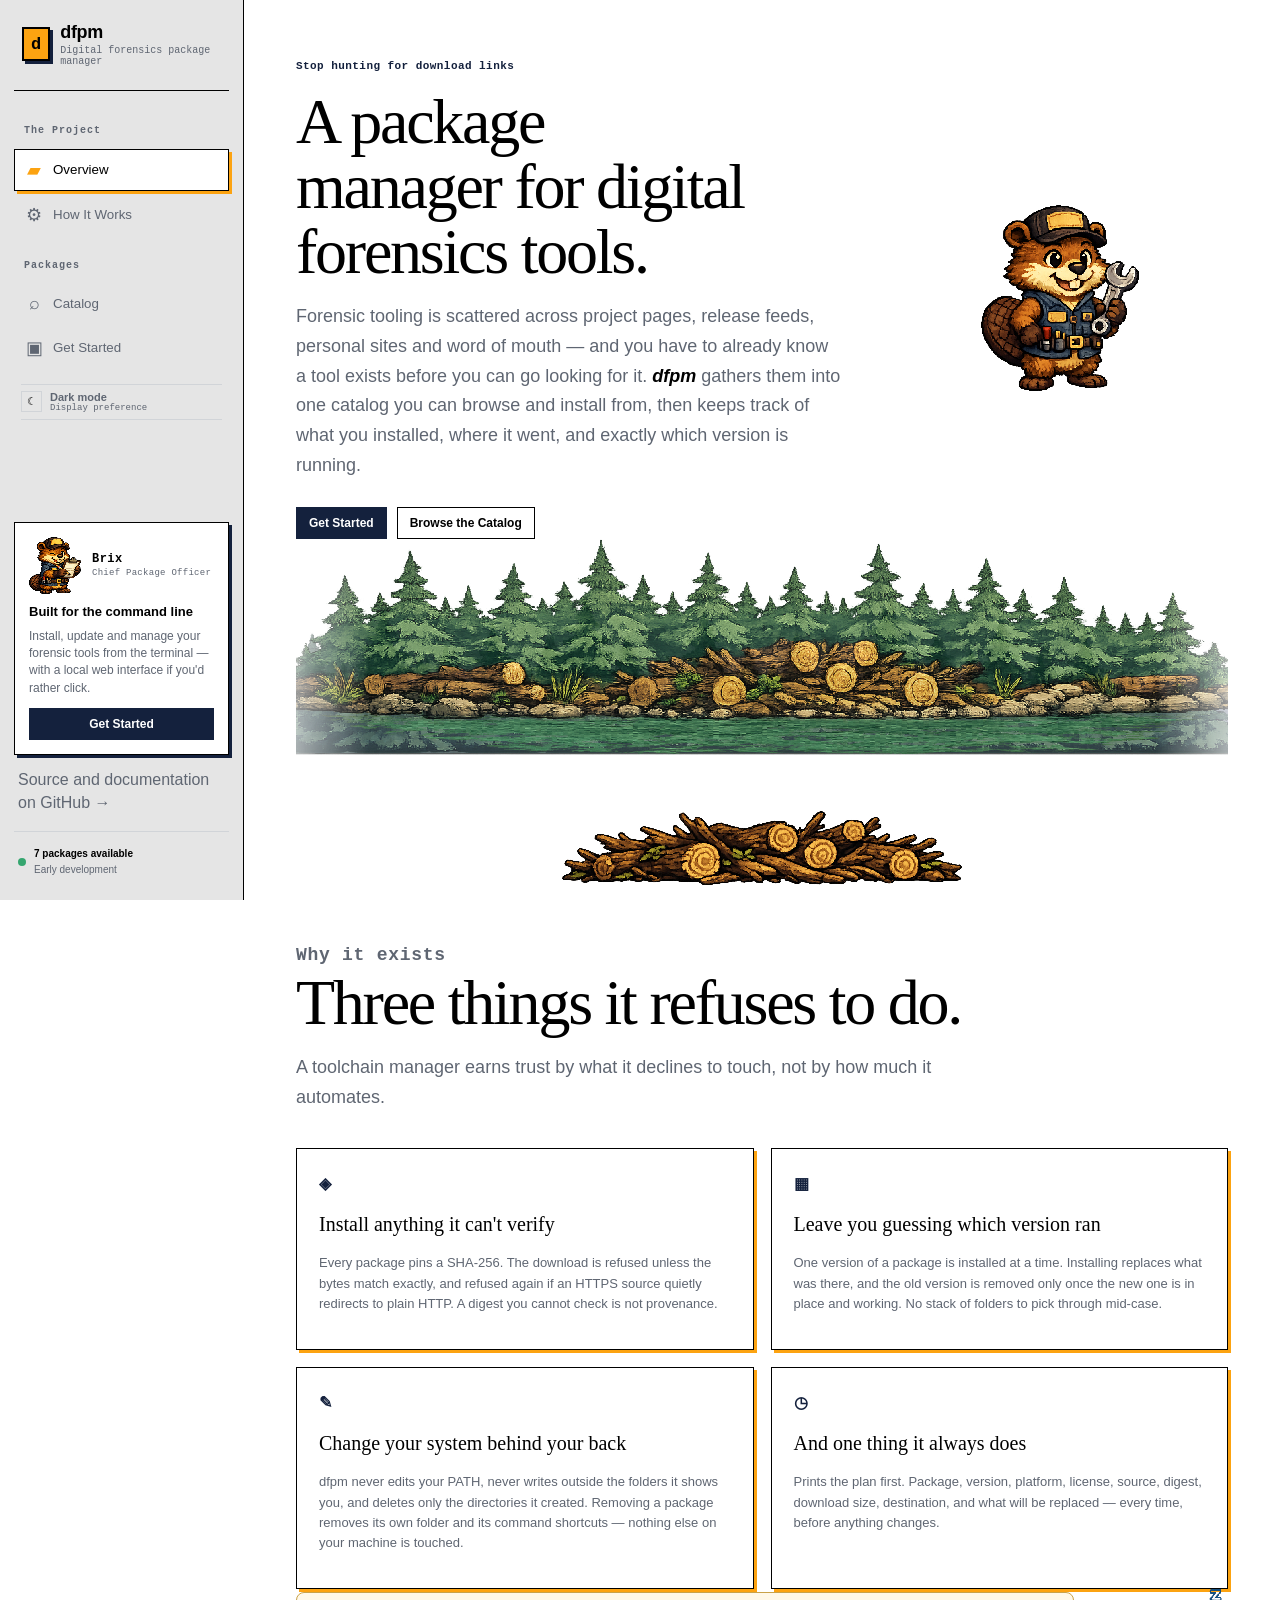
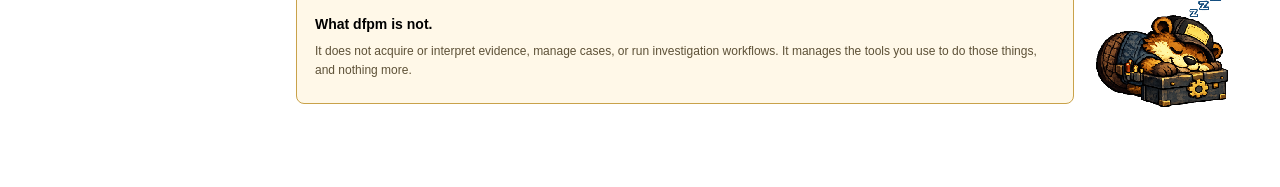
==== commit 360429be: "Give the site a way out of itself, and run the tests somewhere else The site linked nowhere. Someone" ====
--- a/docs/index.html
+++ b/docs/index.html
@@ -35,6 +35,8 @@
         <button class="pixel-button primary" data-page="start" type="button">Get Started</button>
       </div>
 
+      <a class="repo-link" href="https://github.com/forynsics/dfpm">Source and documentation on GitHub <span aria-hidden="true">&rarr;</span></a>
+
       <footer><span class="catalog-light"></span><div><b id="catalog-count">Loading the catalog</b><small>Early development</small></div></footer>
     </aside>
 
@@ -179,16 +181,16 @@
           <div>
             <p class="kicker">On your computer</p>
             <h1>Get started</h1>
-            <p>dfpm needs Python 3.11 or newer. It currently targets Windows 11 x64.</p>
+            <p>dfpm needs Python 3.11 or newer and currently runs on Windows. It has no dependencies and nothing to configure.</p>
           </div>
           <div class="mascot mascot-page" data-asset="assets/brix-laptop.png" role="img" aria-label="Brix working at a laptop"></div>
         </div>
 
         <div class="steps">
           <article>
-            <h3>1. Install it in its own environment</h3>
-            <pre data-copy>python -m venv .venv
-.\.venv\Scripts\python.exe -m pip install --editable .</pre>
+            <h3>1. Install dfpm</h3>
+            <pre data-copy>pipx install git+https://github.com/forynsics/dfpm.git</pre>
+            <p><code>pipx</code> keeps dfpm in its own environment and puts the command on your PATH. <code>pip install</code> works too if you would rather manage that yourself.</p>
           </article>
           <article>
             <h3>2. See where it will put things</h3>
@@ -199,7 +201,7 @@
             <h3>3. Install a package</h3>
             <pre data-copy>dfpm catalog
 dfpm install yara</pre>
-            <p>The plan is printed first and waits for confirmation. Add <code>--yes</code> once you have reviewed it.</p>
+            <p>The plan is printed first and waits for confirmation. Add <code>--yes</code> once you have reviewed it. dfpm ships with a catalog, so there is nothing to set up first.</p>
           </article>
           <article>
             <h3>4. Run it</h3>
@@ -218,9 +220,46 @@
 
         <div class="plain-table" id="command-table"></div>
 
+        <div class="page-title">
+          <p class="kicker">Going deeper</p>
+          <h1>Documentation</h1>
+        </div>
+
+        <div class="kit-grid">
+          <article class="kit-card">
+            <span>USING IT</span>
+            <h2>Day to day</h2>
+            <p>Plans, versions and platforms; running tools and reaching them from your shell; exit codes and runtimes.</p>
+            <ul class="doc-links">
+              <li><a href="https://github.com/forynsics/dfpm/blob/main/docs/installing.md">Installing and removing</a></li>
+              <li><a href="https://github.com/forynsics/dfpm/blob/main/docs/running-tools.md">Running tools</a></li>
+              <li><a href="https://github.com/forynsics/dfpm/blob/main/docs/gui.md">Local interface</a></li>
+            </ul>
+          </article>
+          <article class="kit-card">
+            <span>PACKAGES</span>
+            <h2>The catalog</h2>
+            <p>Where entries come from, how syncing works, and how a package is described.</p>
+            <ul class="doc-links">
+              <li><a href="https://github.com/forynsics/dfpm/blob/main/docs/catalog.md">The catalog</a></li>
+              <li><a href="https://github.com/forynsics/dfpm/blob/main/docs/cache.md">The verified cache</a></li>
+              <li><a href="https://github.com/forynsics/dfpm/blob/main/docs/manifest-v1.md">Manifest format</a></li>
+            </ul>
+          </article>
+          <article class="kit-card">
+            <span>TRUST</span>
+            <h2>Security model</h2>
+            <p>What dfpm guarantees about the software it installs — and, just as plainly, what it does not.</p>
+            <ul class="doc-links">
+              <li><a href="https://github.com/forynsics/dfpm/blob/main/docs/security.md">Security model</a></li>
+              <li><a href="https://github.com/forynsics/dfpm/blob/main/catalog/README.md">How entries are reviewed</a></li>
+            </ul>
+          </article>
+        </div>
+
         <div class="system-note">
           <b>Honest status.</b>
-          <p>dfpm is in early development and interfaces may still change. Lockfile export, repair, release discovery and interpreter-backed packages are planned but not built — the command line ships only what is actually implemented.</p>
+          <p>dfpm is in early development and interfaces may still change. A search command, health checks that actually execute a tool, and noticing when a project has published something newer upstream are not built yet. Packages are portable ZIPs only.</p>
         </div>
       </section>
     </main>
--- a/docs/site.css
+++ b/docs/site.css
@@ -195,6 +195,32 @@
 .tool-card footer a:hover { text-decoration: underline; }
 html[data-appearance="dark"] .tool-card > p { color: var(--muted); }
 
+/* A page title following a block of content needs air above it; the shared
+   rule only spaces what comes after. */
+.plain-table + .page-title { margin-top: 44px; }
+
+/* ── links out of the site ────────────────────────────────────────── */
+
+/* The sidebar's only way off the page, so it sits above the status line
+   rather than competing with the navigation. */
+.repo-link {
+  display: block;
+  margin-top: 14px;
+  padding: 0 4px;
+  color: var(--muted);
+  font: 600 11px inherit;
+  text-decoration: none;
+  line-height: 1.4;
+}
+.repo-link:hover { color: var(--accent-dark); }
+
+/* Documentation cards list links, not features, so the shared tick mark
+   that suits a feature list would be misleading here. */
+.kit-card ul.doc-links li:before { content: none; }
+.kit-card ul.doc-links li { padding: 6px 0; }
+.kit-card ul.doc-links a { color: var(--blue); text-decoration: none; font-weight: 600; }
+.kit-card ul.doc-links a:hover { text-decoration: underline; }
+
 /* ── responsive ───────────────────────────────────────────────────── */
 
 @media (max-width: 1000px) {
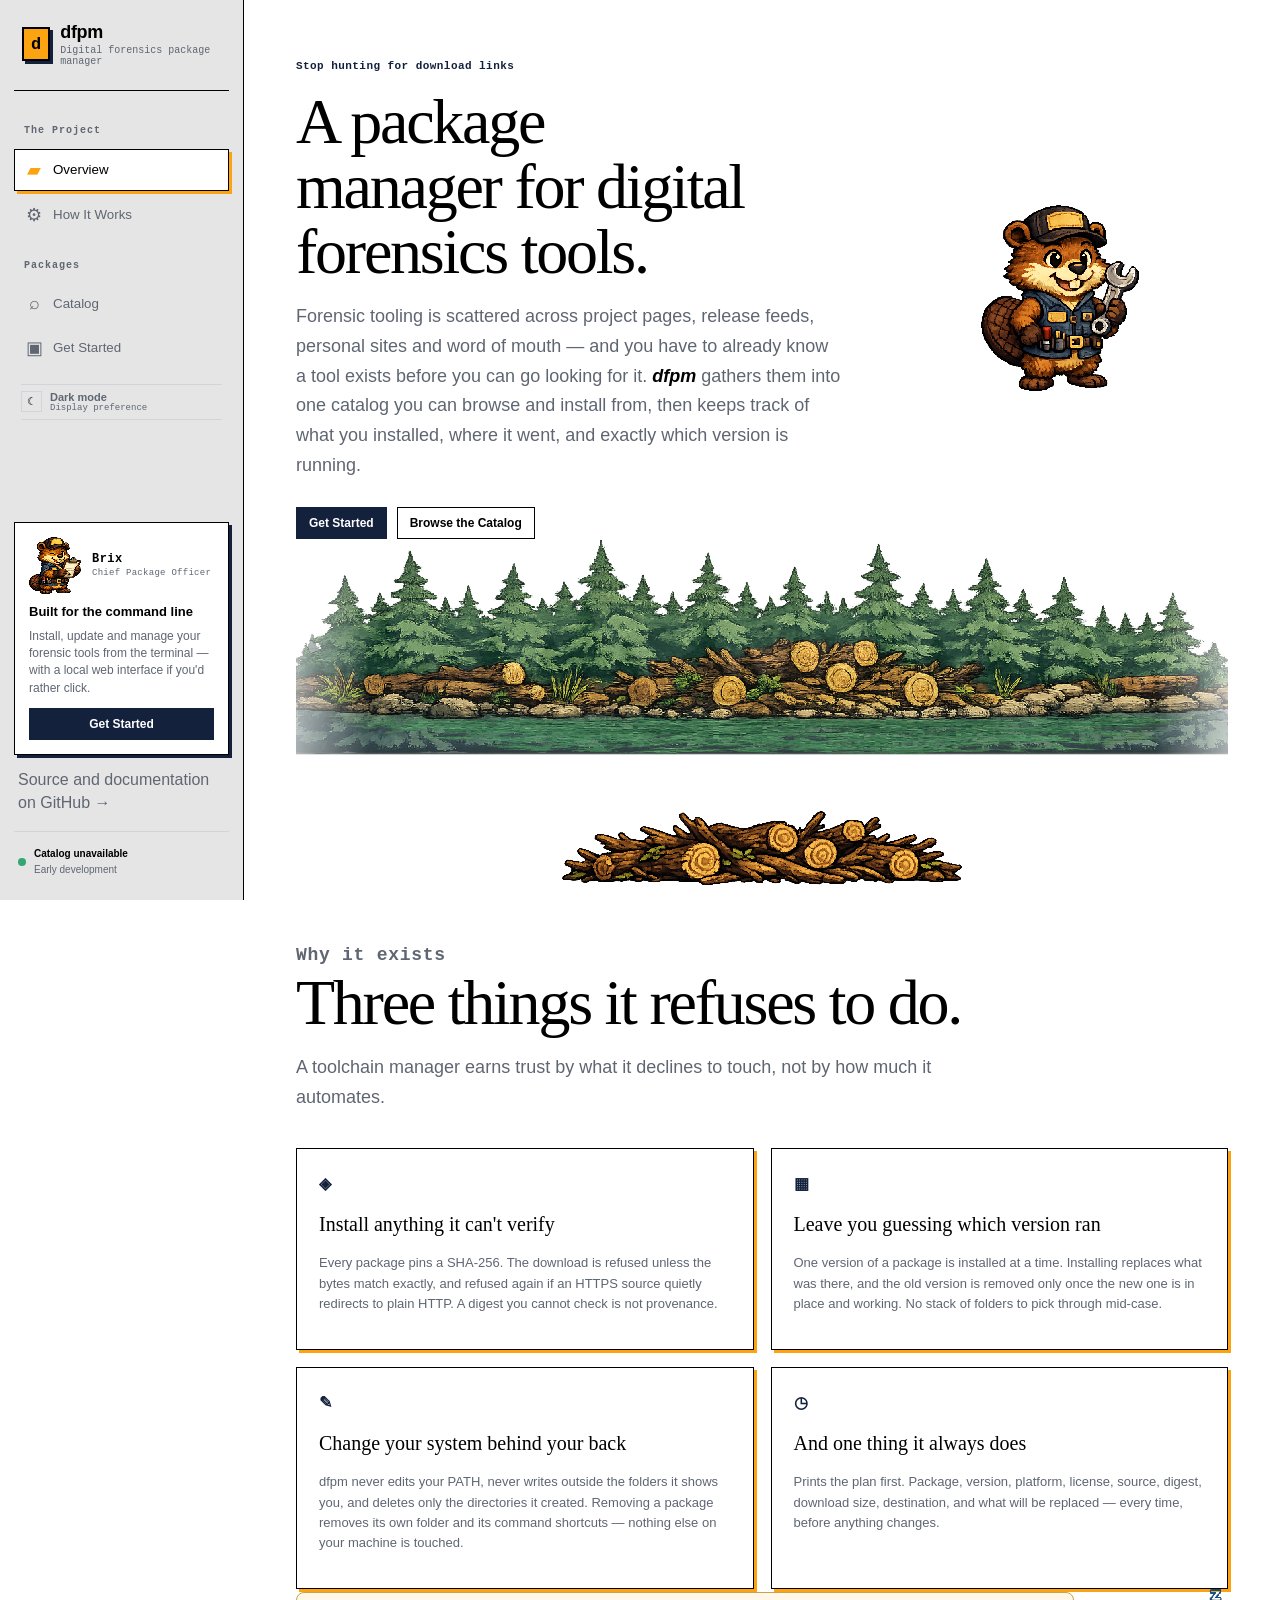
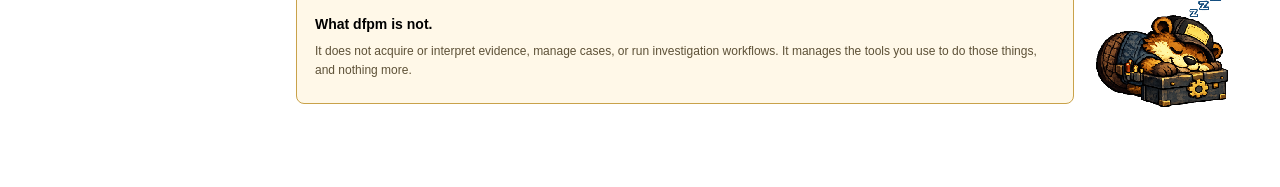
==== commit 0cac4b74: "Add persistent data root configuration" ====
--- a/docs/index.html
+++ b/docs/index.html
@@ -195,7 +195,7 @@
           <article>
             <h3>2. See where it will put things</h3>
             <pre data-copy>dfpm paths</pre>
-            <p>Nothing is written until you install a package, and everything lives under <code>%LOCALAPPDATA%\dfpm</code>.</p>
+            <p>Tools use <code>%LOCALAPPDATA%\dfpm</code> by default. Use <code>dfpm config set root D:\dfpm</code> to persistently choose another data root.</p>
           </article>
           <article>
             <h3>3. Install a package</h3>
